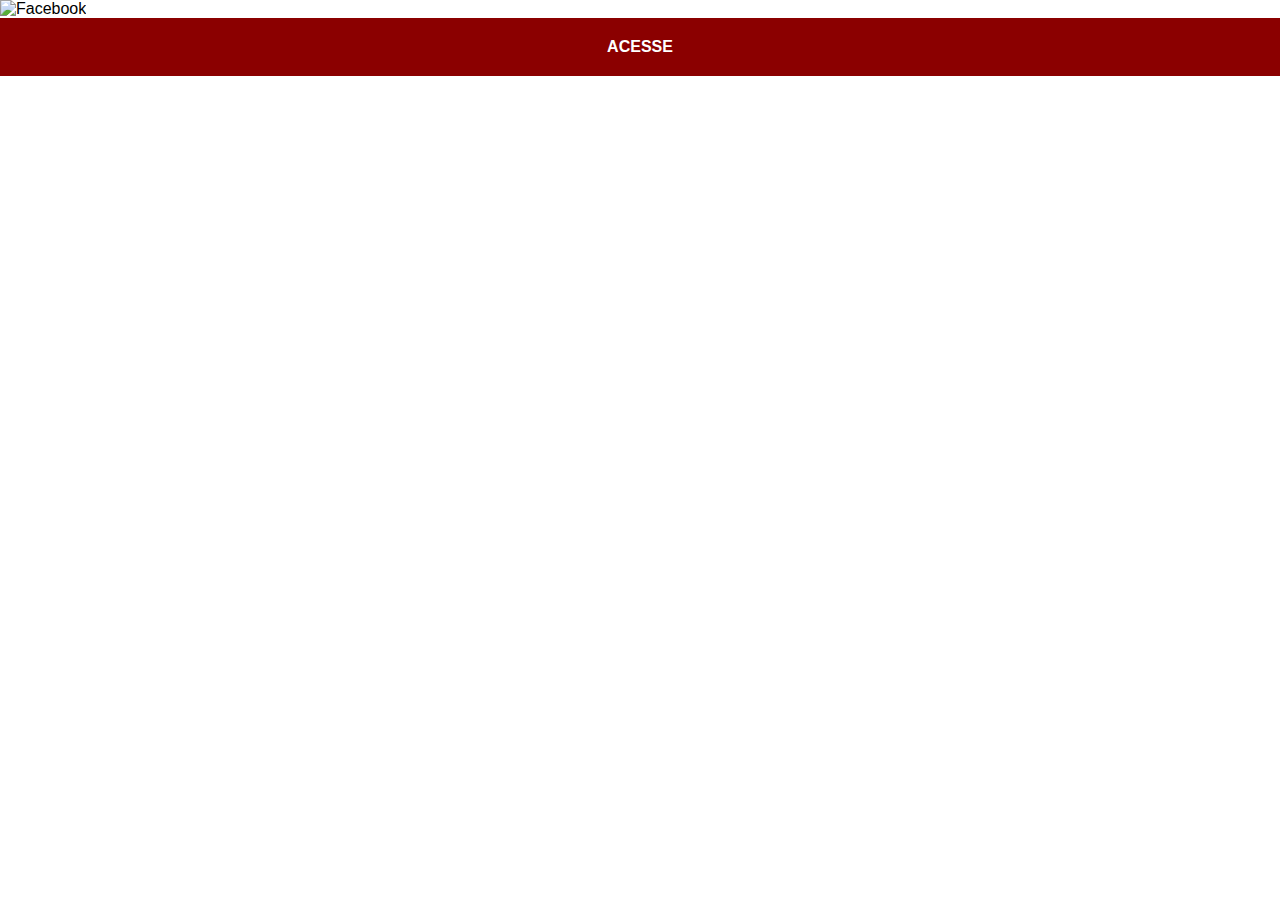
==== facebook.html @ 931ad478 "criei as páginas extras" ====
<!DOCTYPE html>
<html lang="pt-br">
<head>
    <meta charset="UTF-8">
    <meta name="viewport" content="width=device-width, initial-scale=1.0">
    <title>Facebook</title>
    <link rel="stylesheet" href="estilos/social.css">
</head>
<body>
    <img src="" alt="Facebook">
    <a href="https://www.facebook.com/mariaisabel.martins.5?mibextid=ZbWKwL" target="_blank">ACESSE</a>
</body>
</html>
---- estilos/social.css ----
@charset "UTF-8";

* {
    margin: 0px;
    padding: 0px;
    font-family: Arial, Helvetica, sans-serif;
}

::-webkit-scrollbar {
    /*esconder a barra de rolagem*/
    width: 0px;
    height: 0px;
}

img {
    width: 100vw;
}

a {
    display: block;
    background-color: darkred;
    color: white;
    padding: 20px;
    text-align: center;
    font-weight: bolder;
    text-decoration: none;
}

a:hover {
    background-color: red;
}
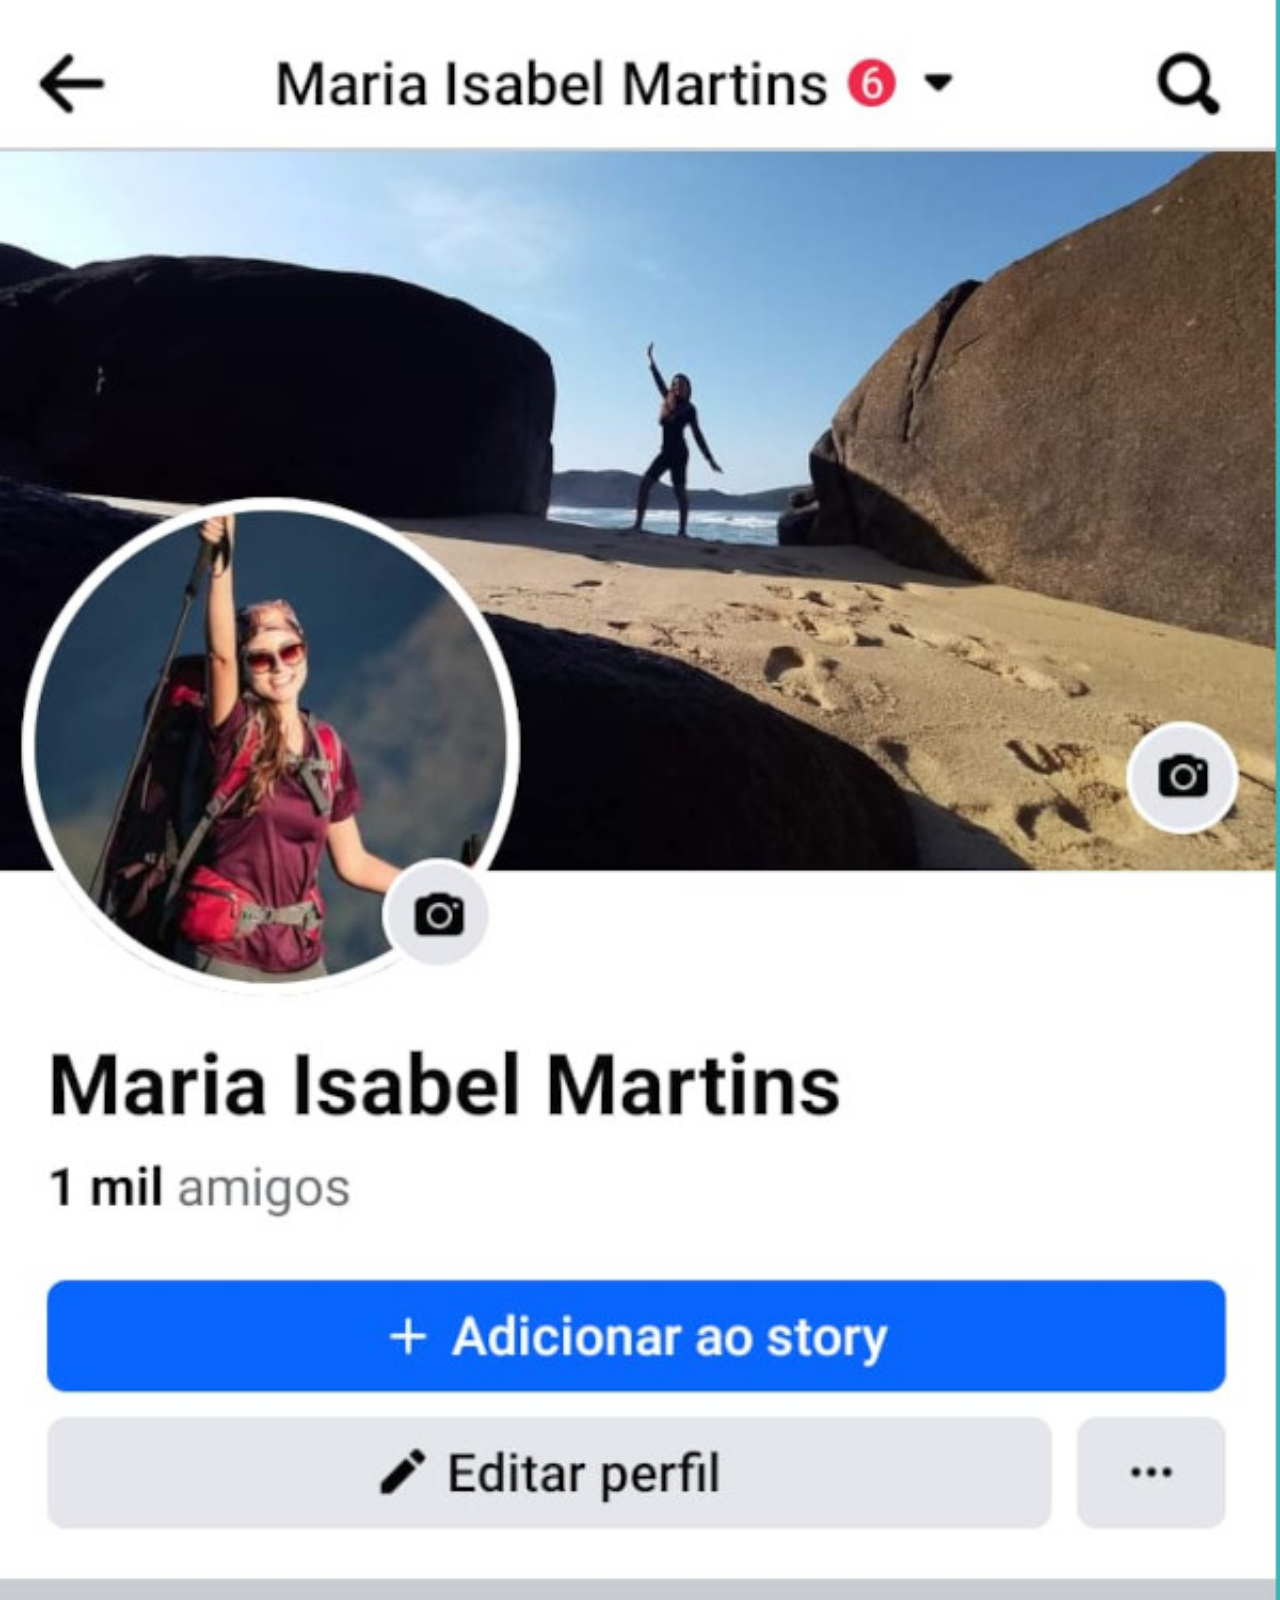
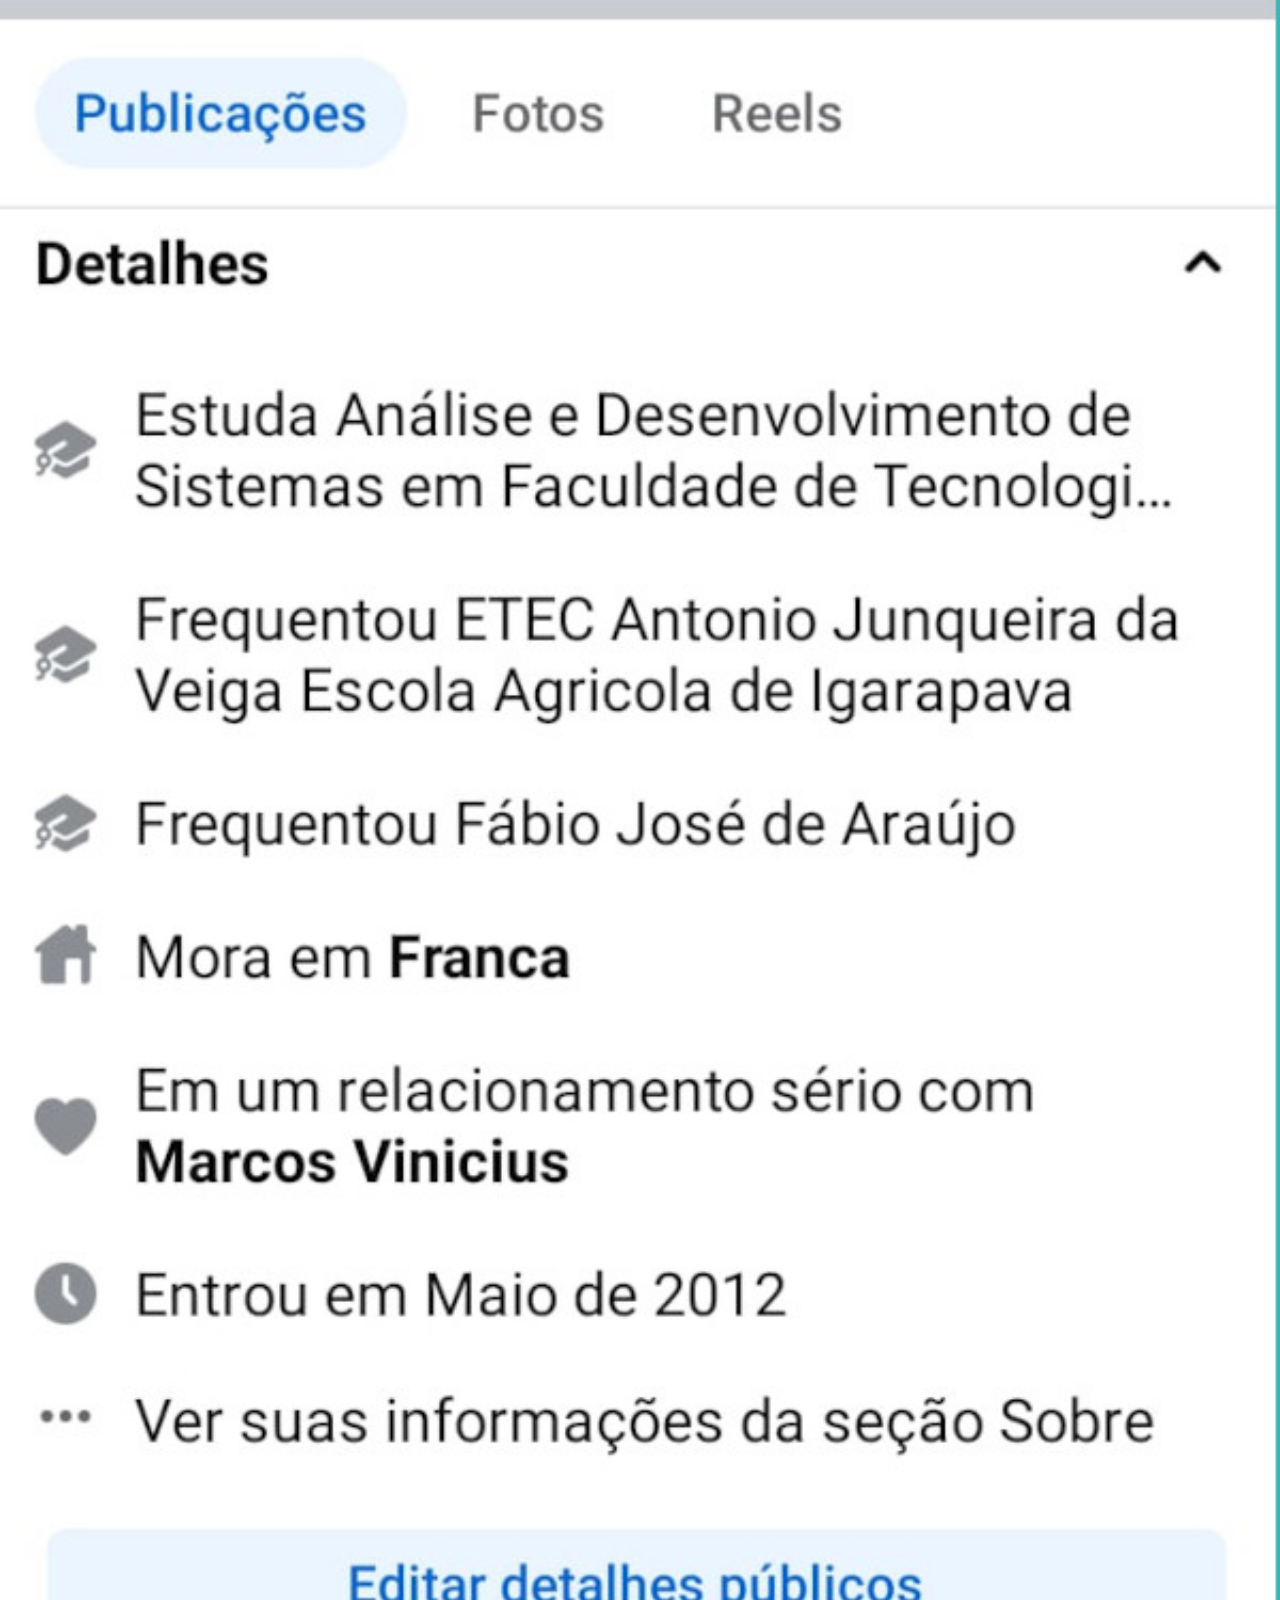
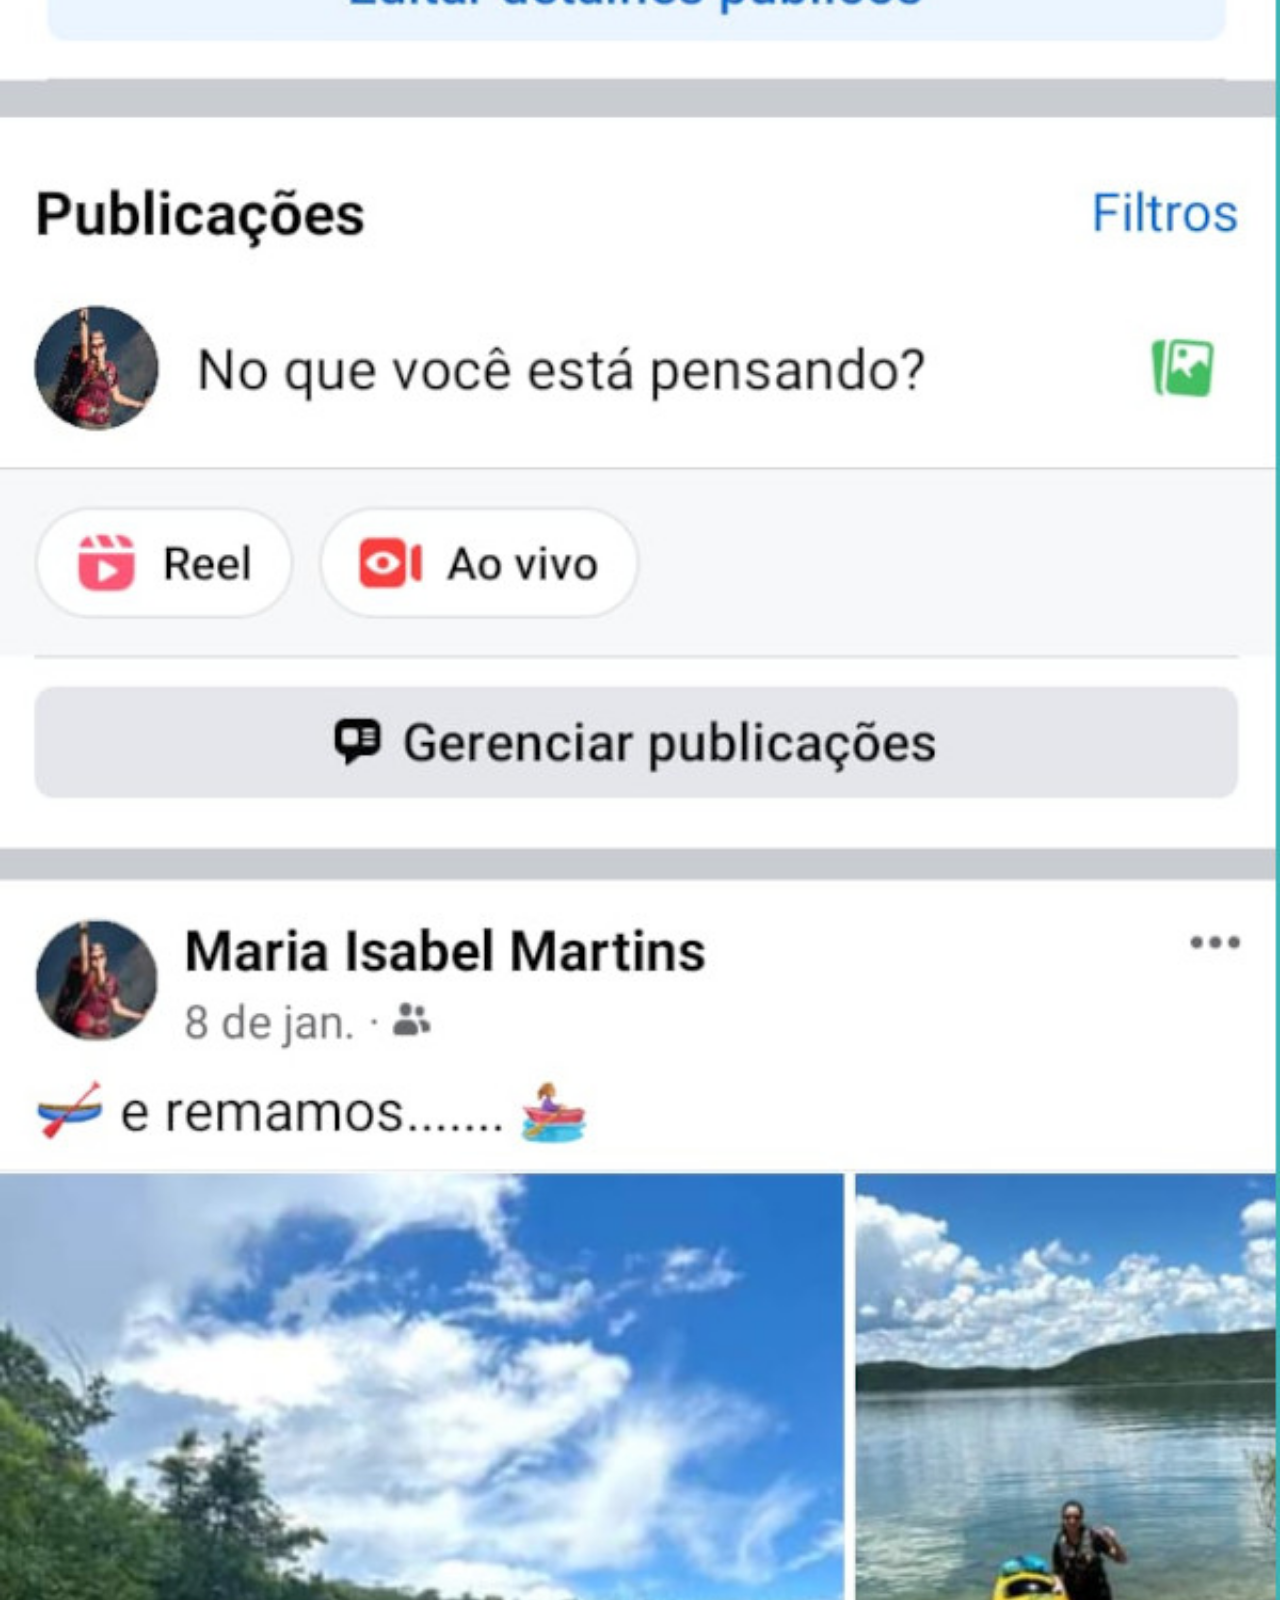
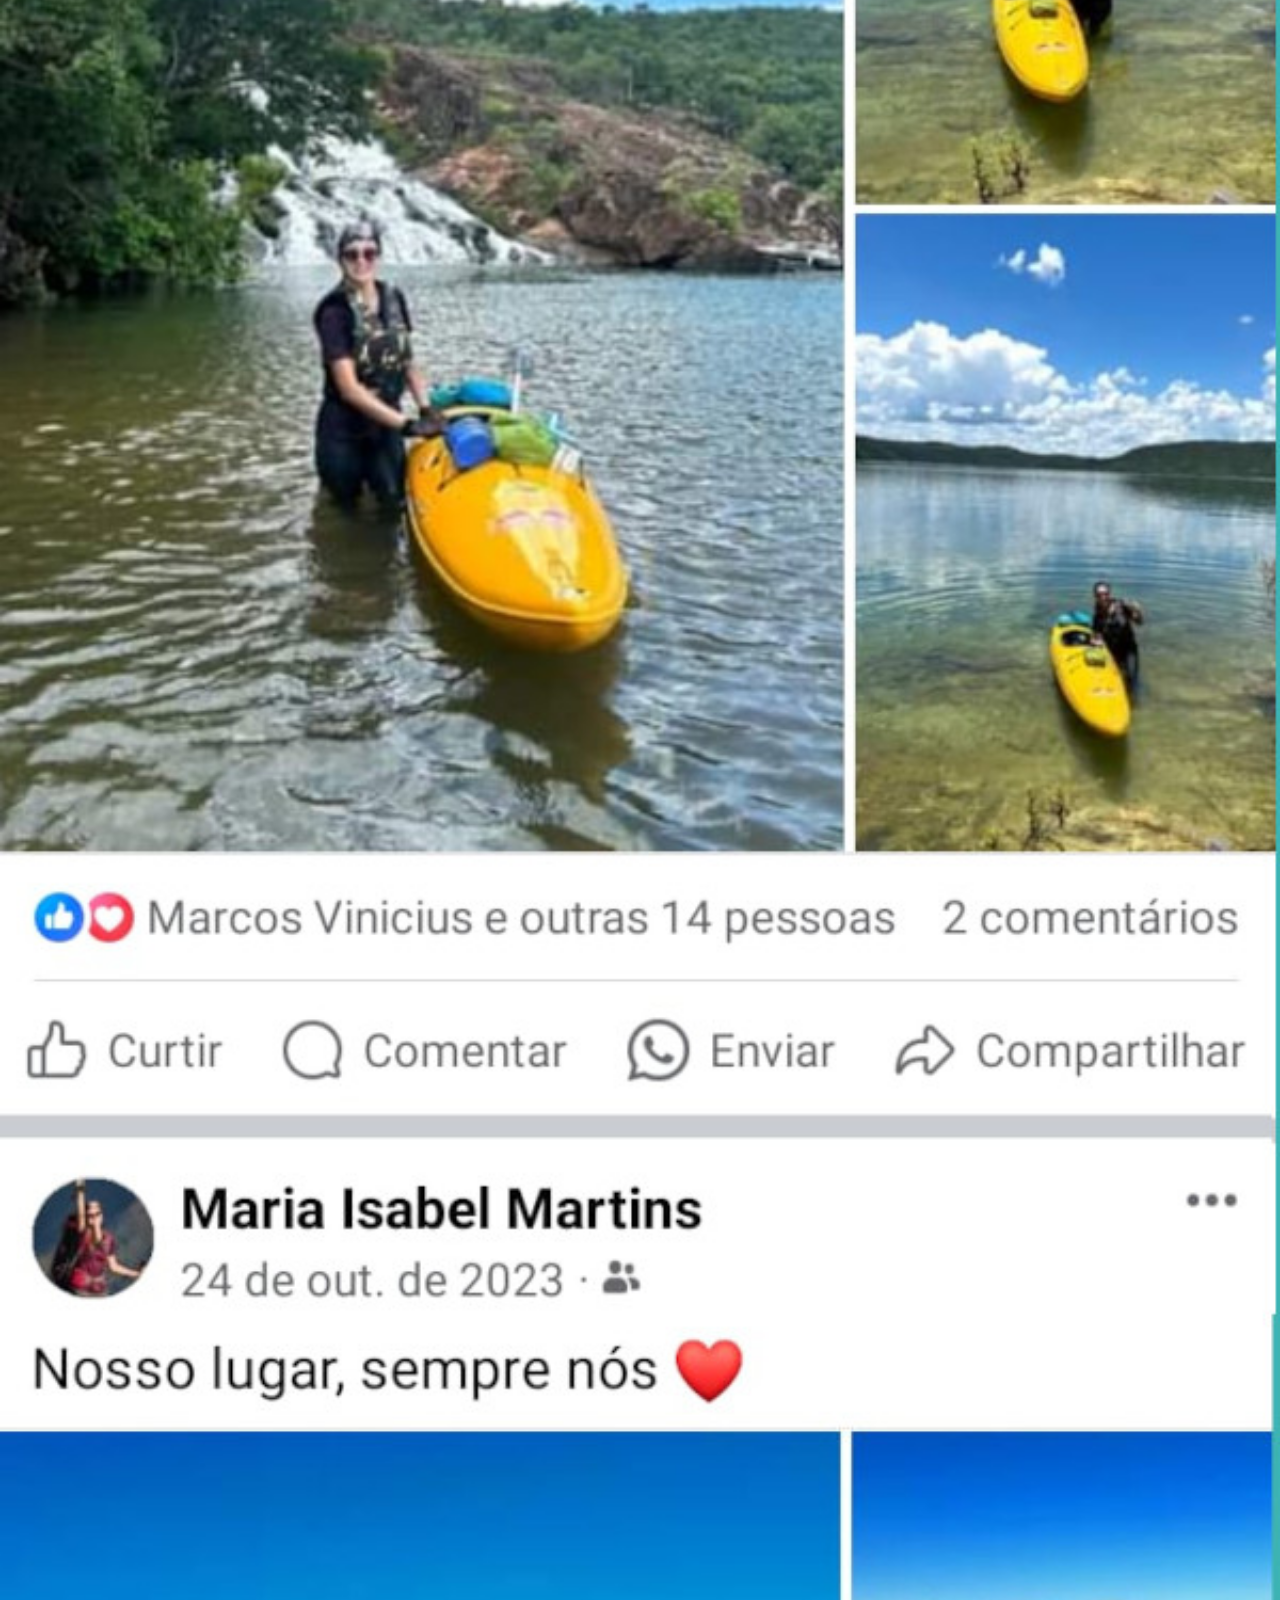
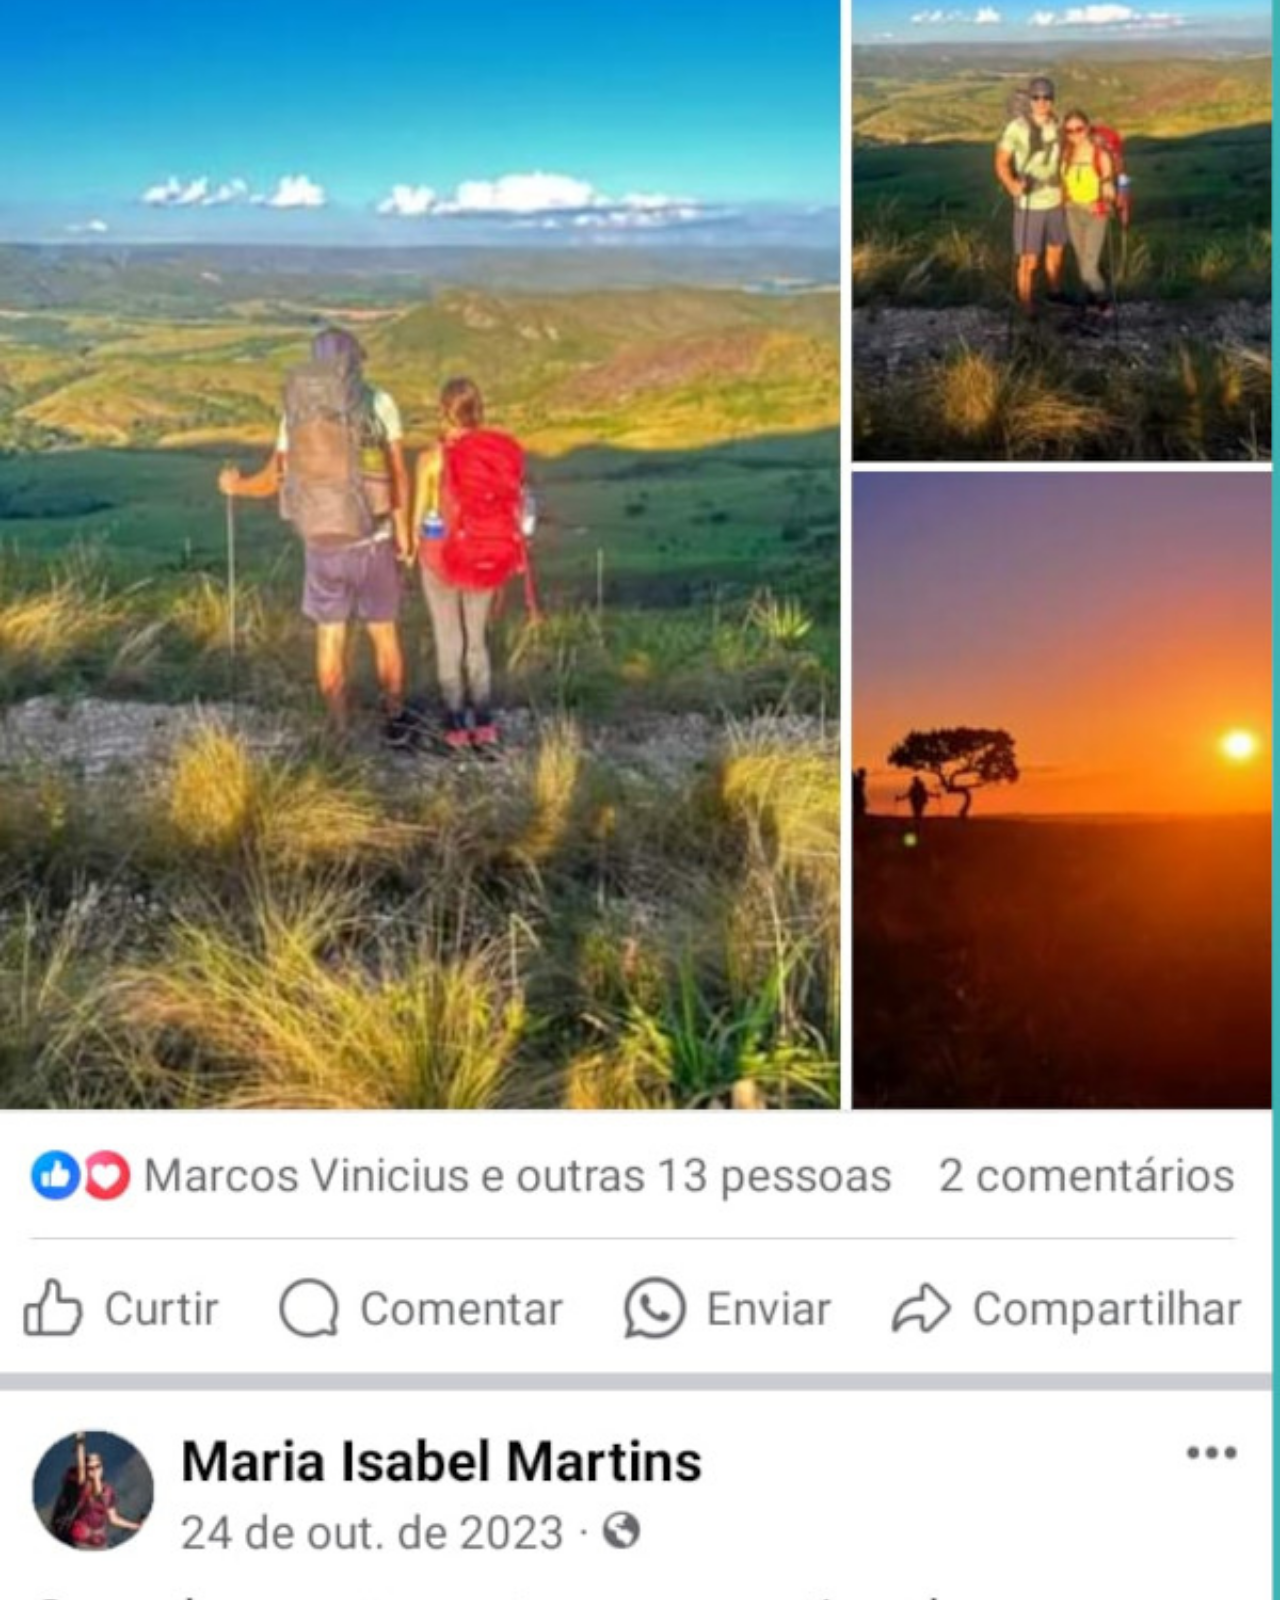
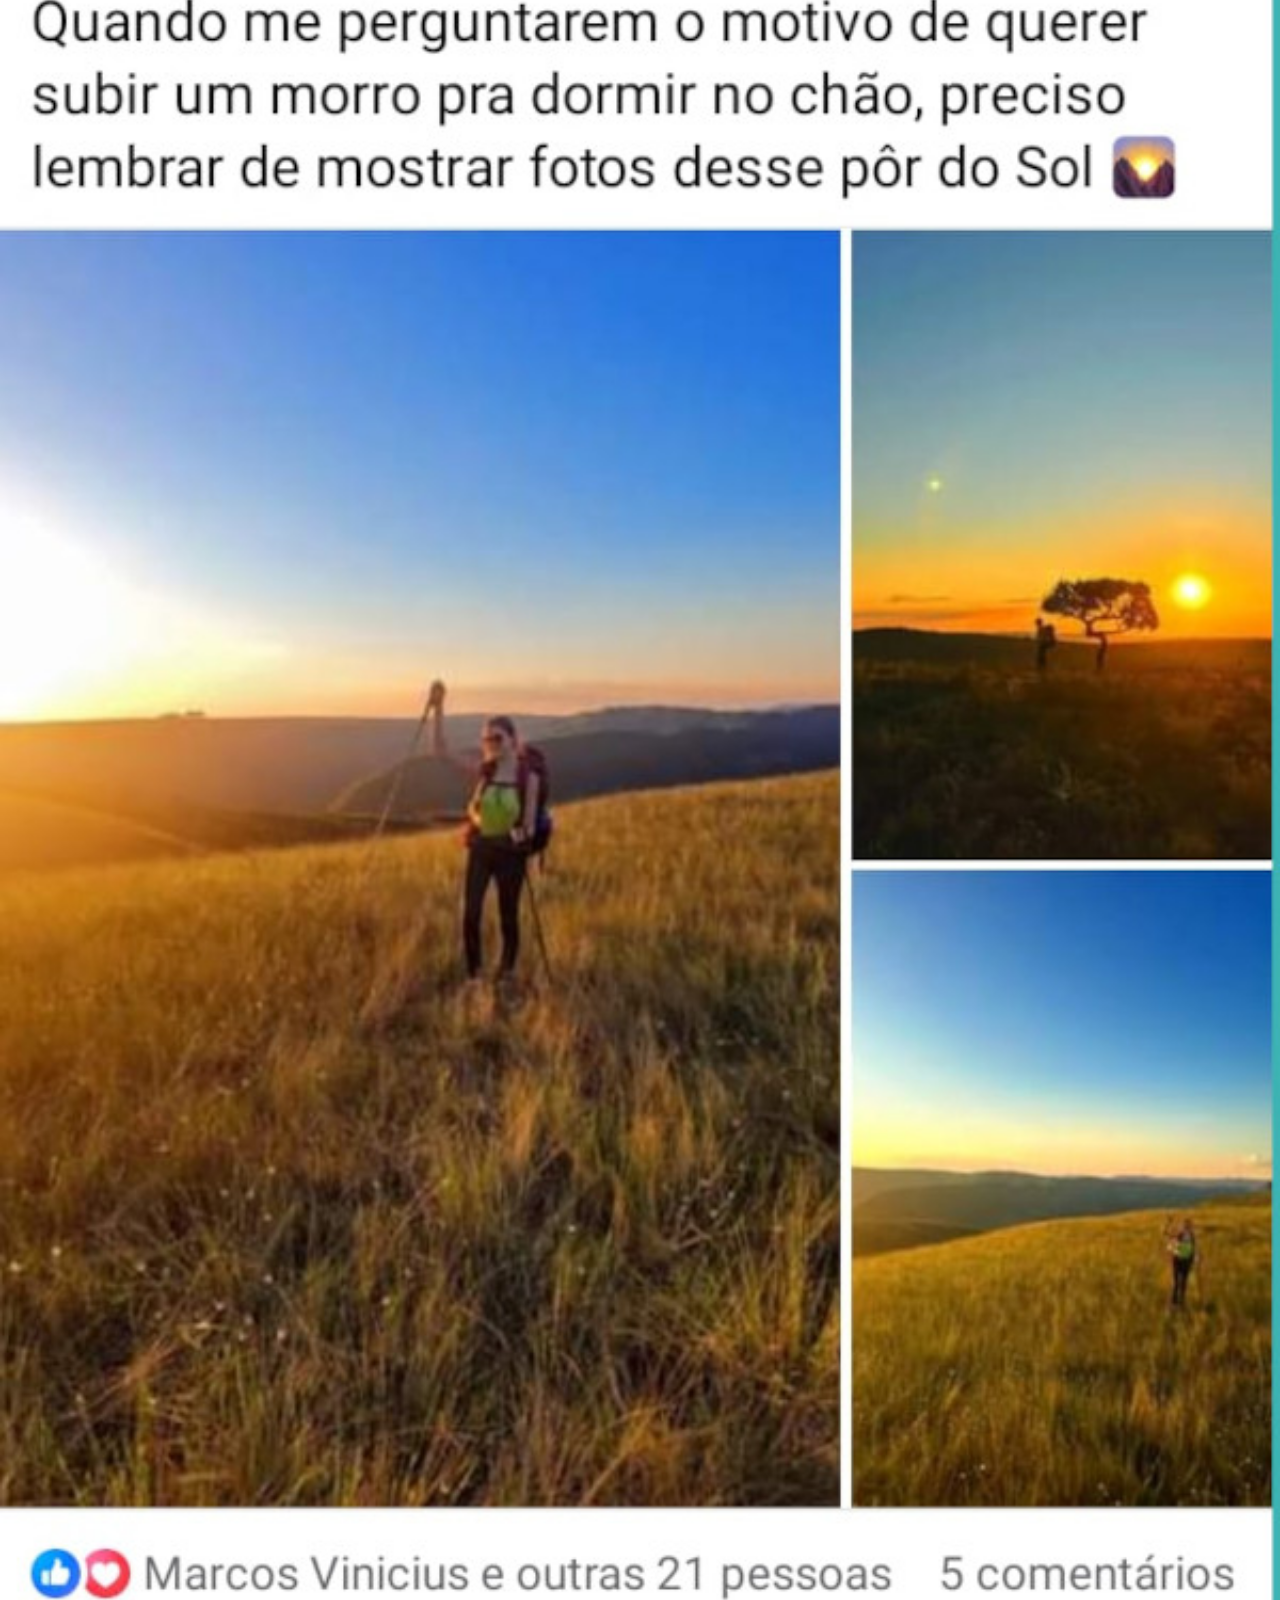
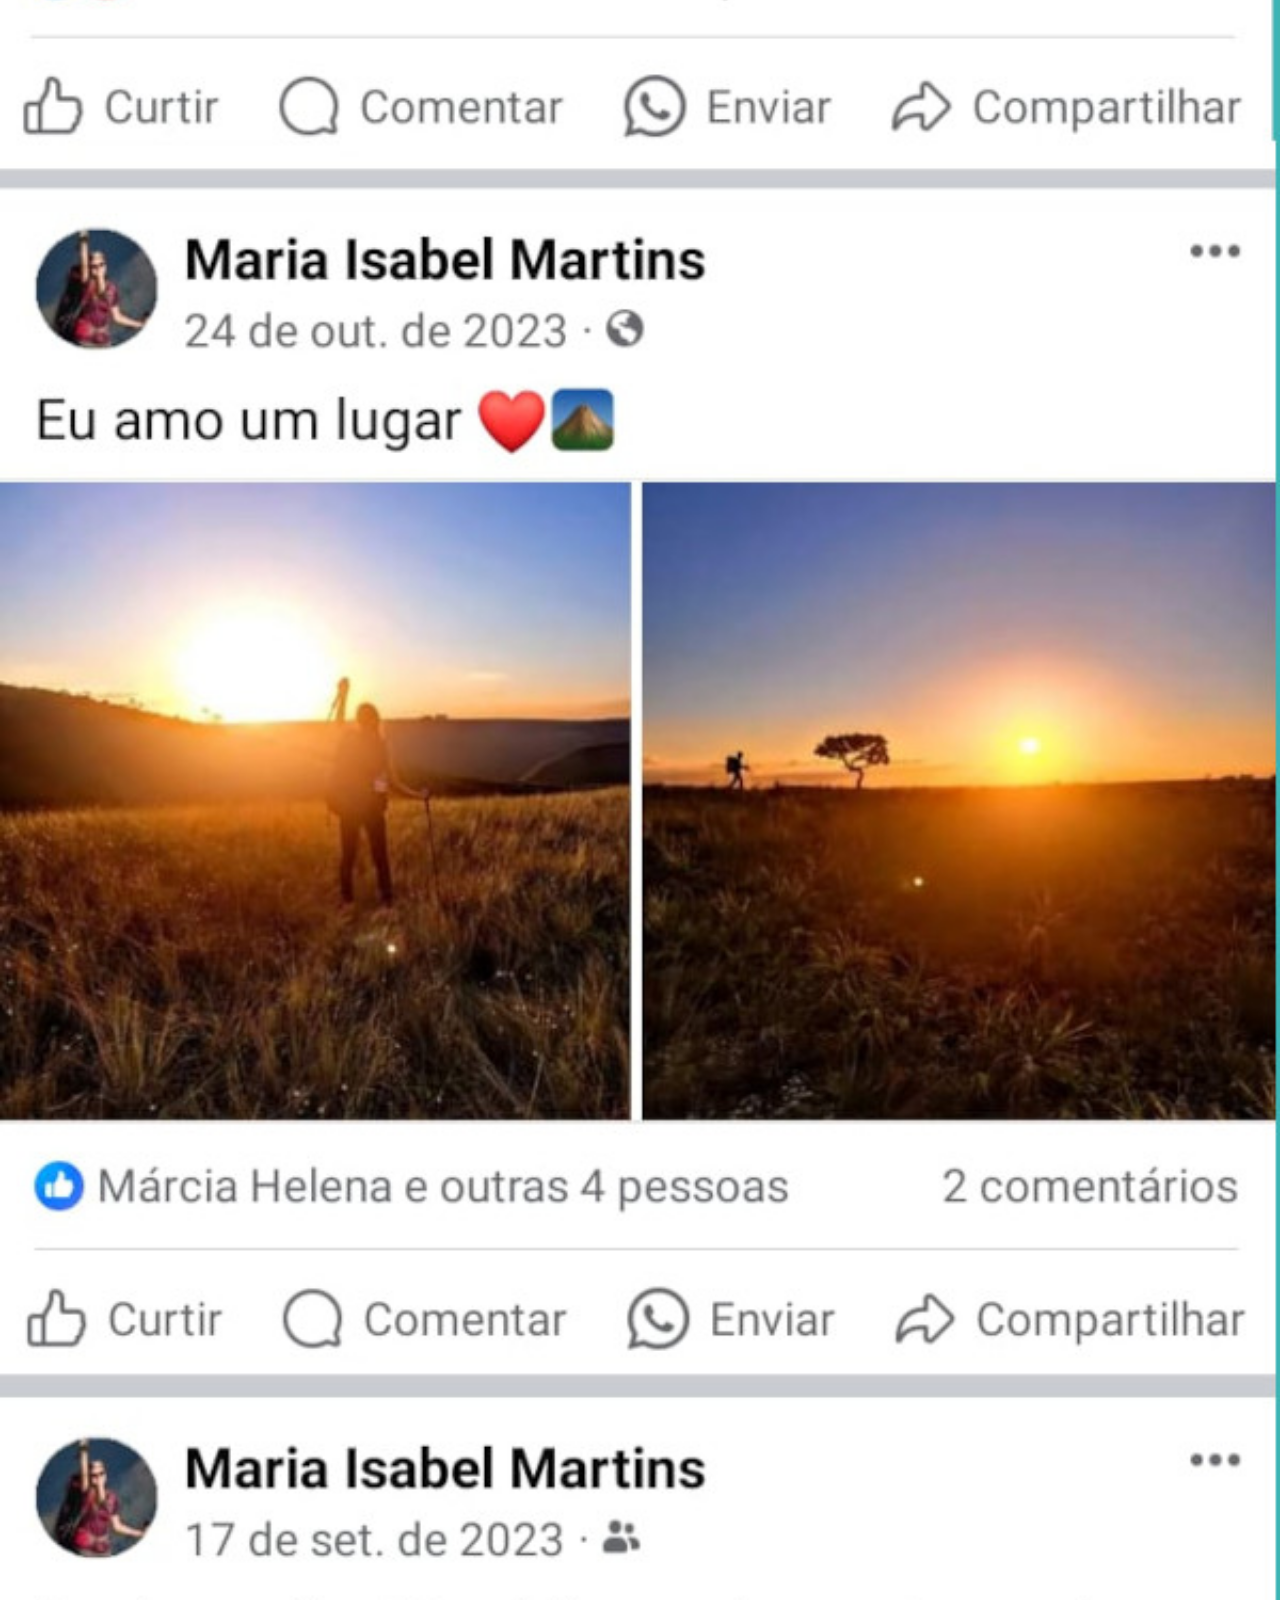
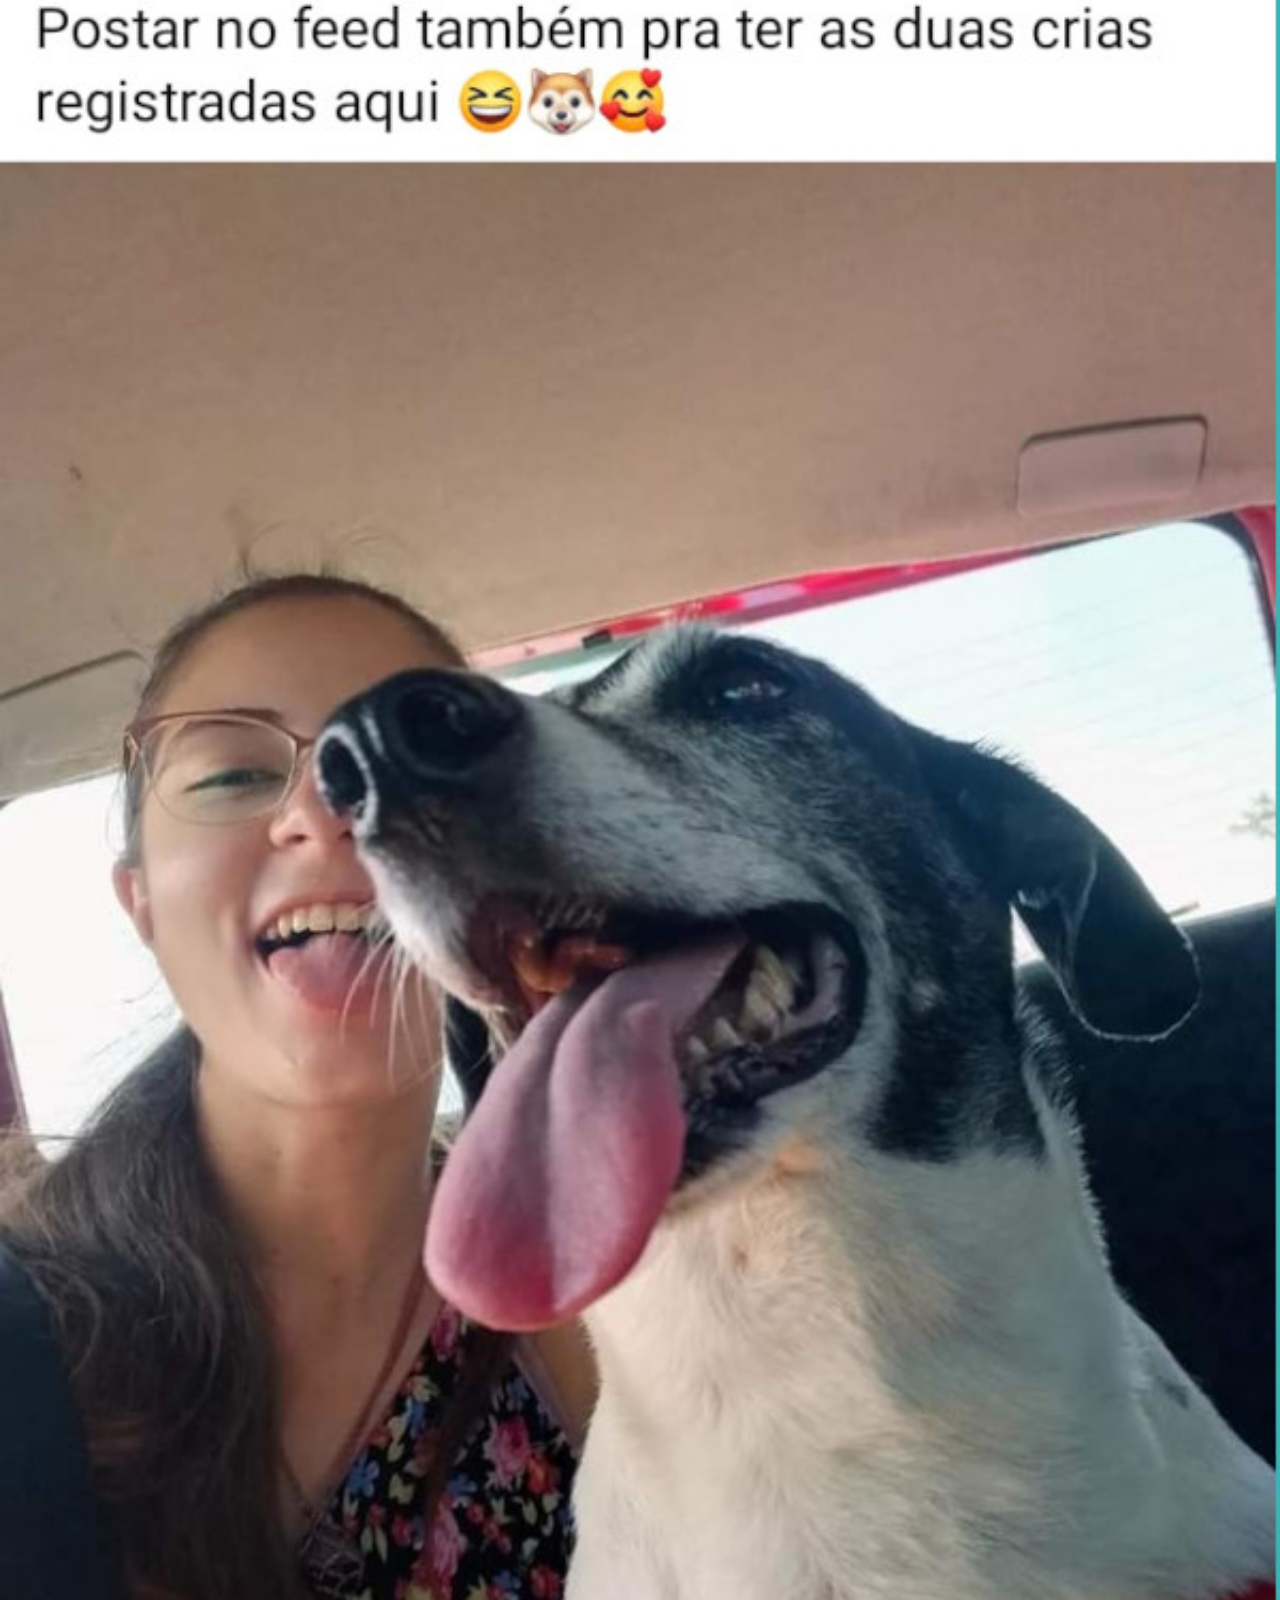
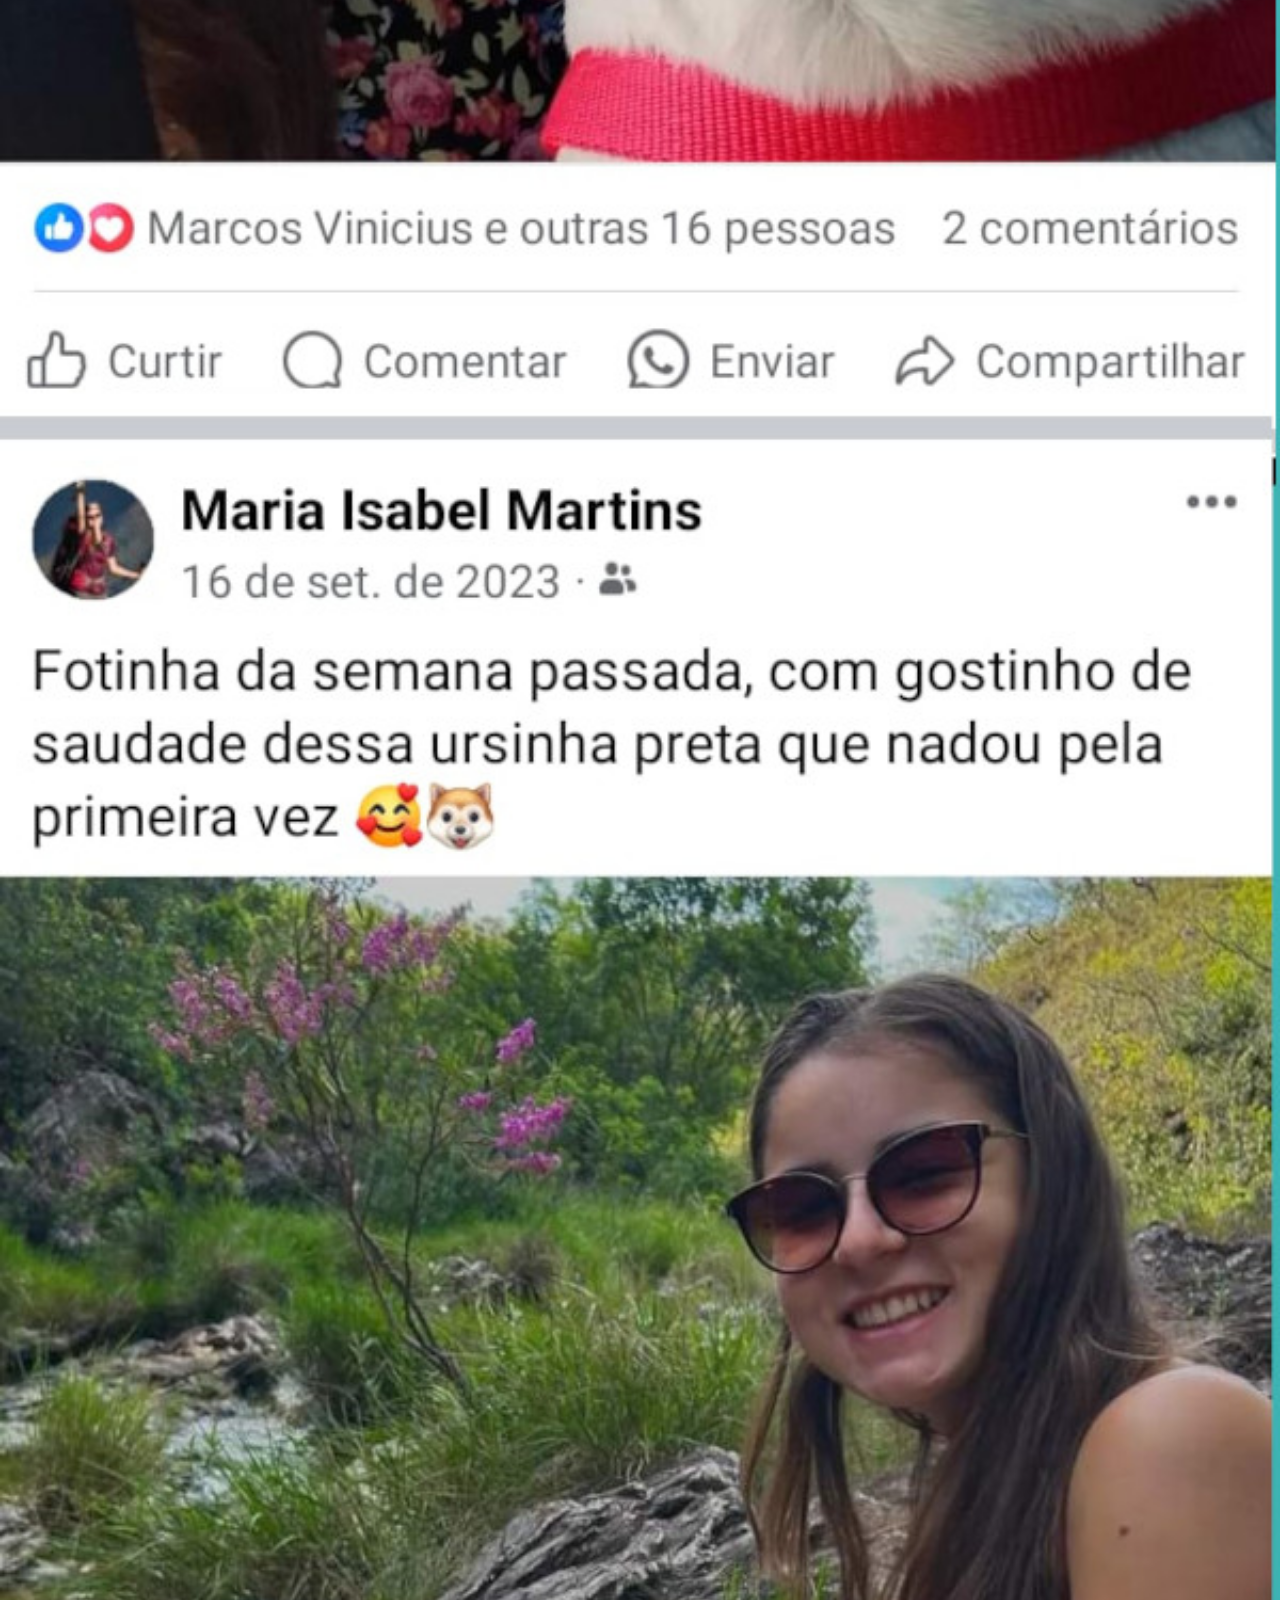
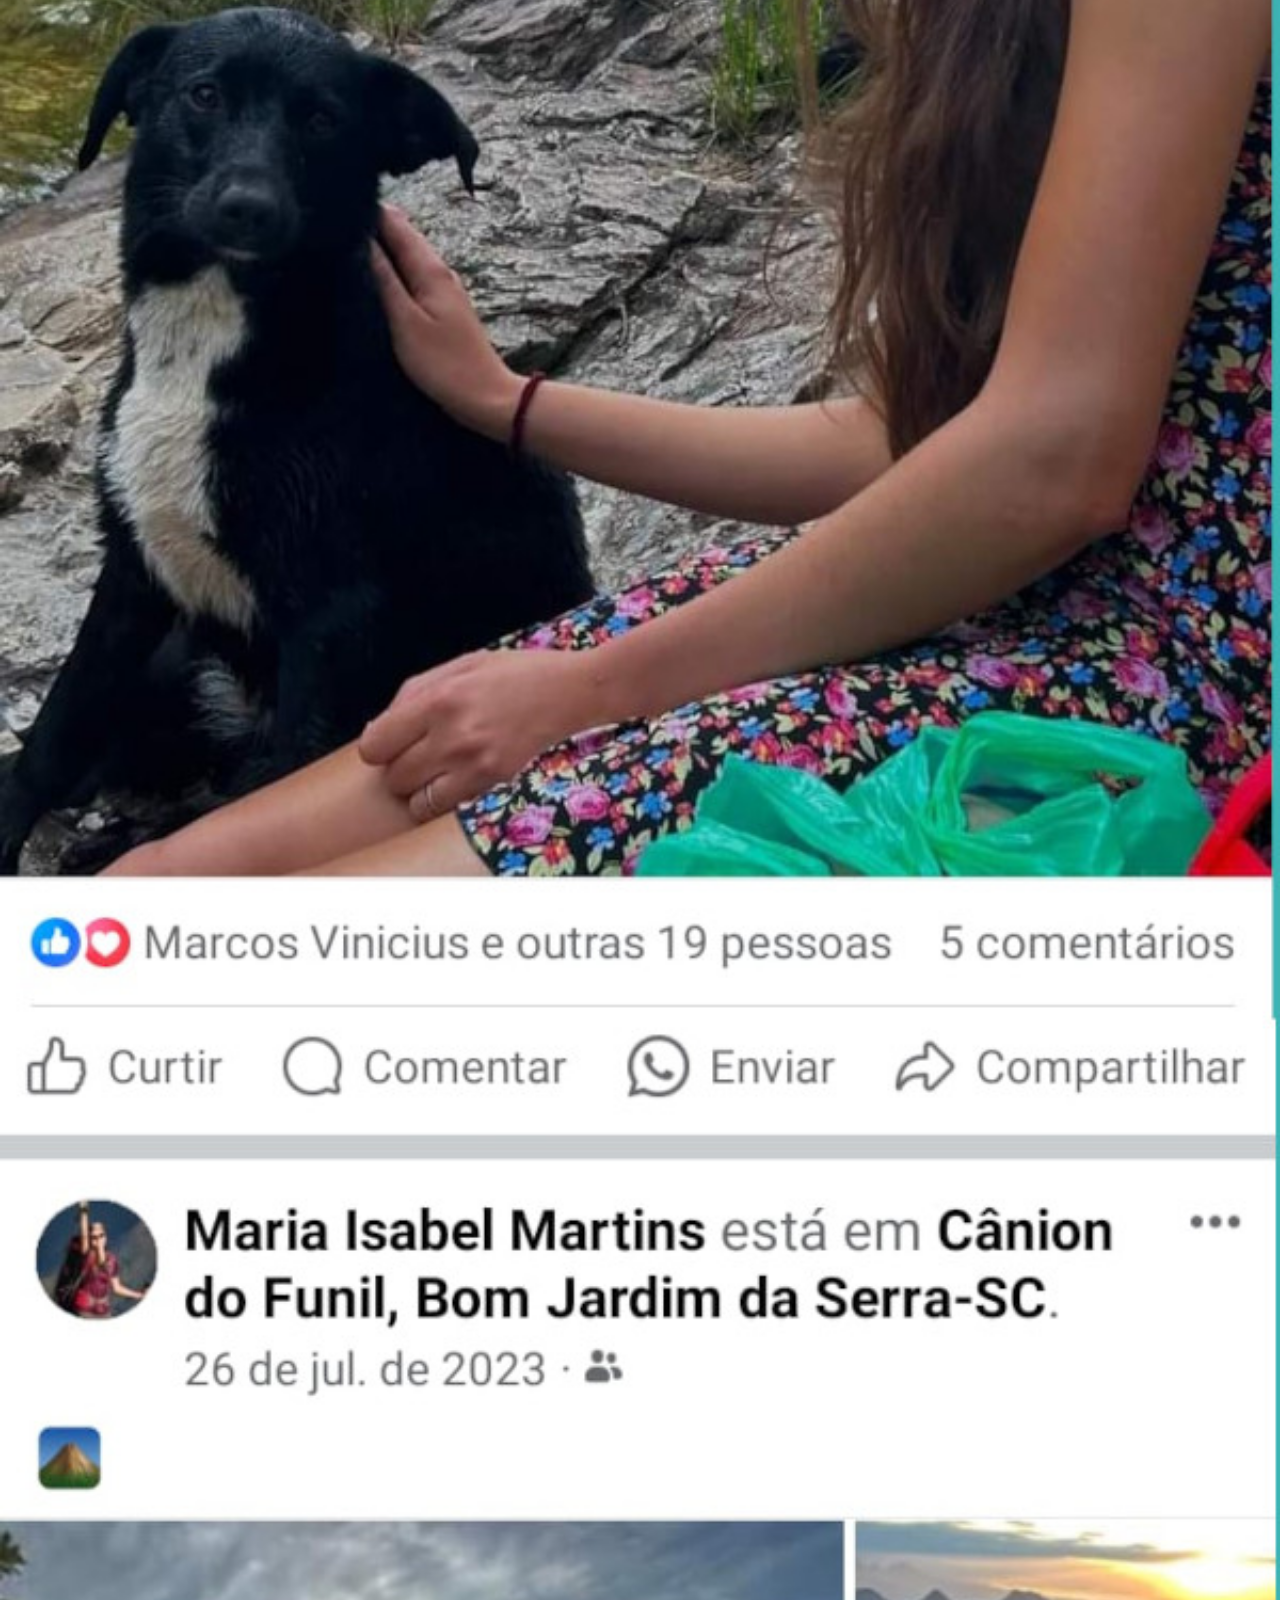
==== commit 4c9ecf77: "adicionei as imagens das redes sociais" ====
--- a/facebook.html
+++ b/facebook.html
@@ -7,7 +7,7 @@
     <link rel="stylesheet" href="estilos/social.css">
 </head>
 <body>
-    <img src="" alt="Facebook">
+    <img src="imagens/tela-facebook.jpg" alt="Facebook">
     <a href="https://www.facebook.com/mariaisabel.martins.5?mibextid=ZbWKwL" target="_blank">ACESSE</a>
 </body>
 </html>